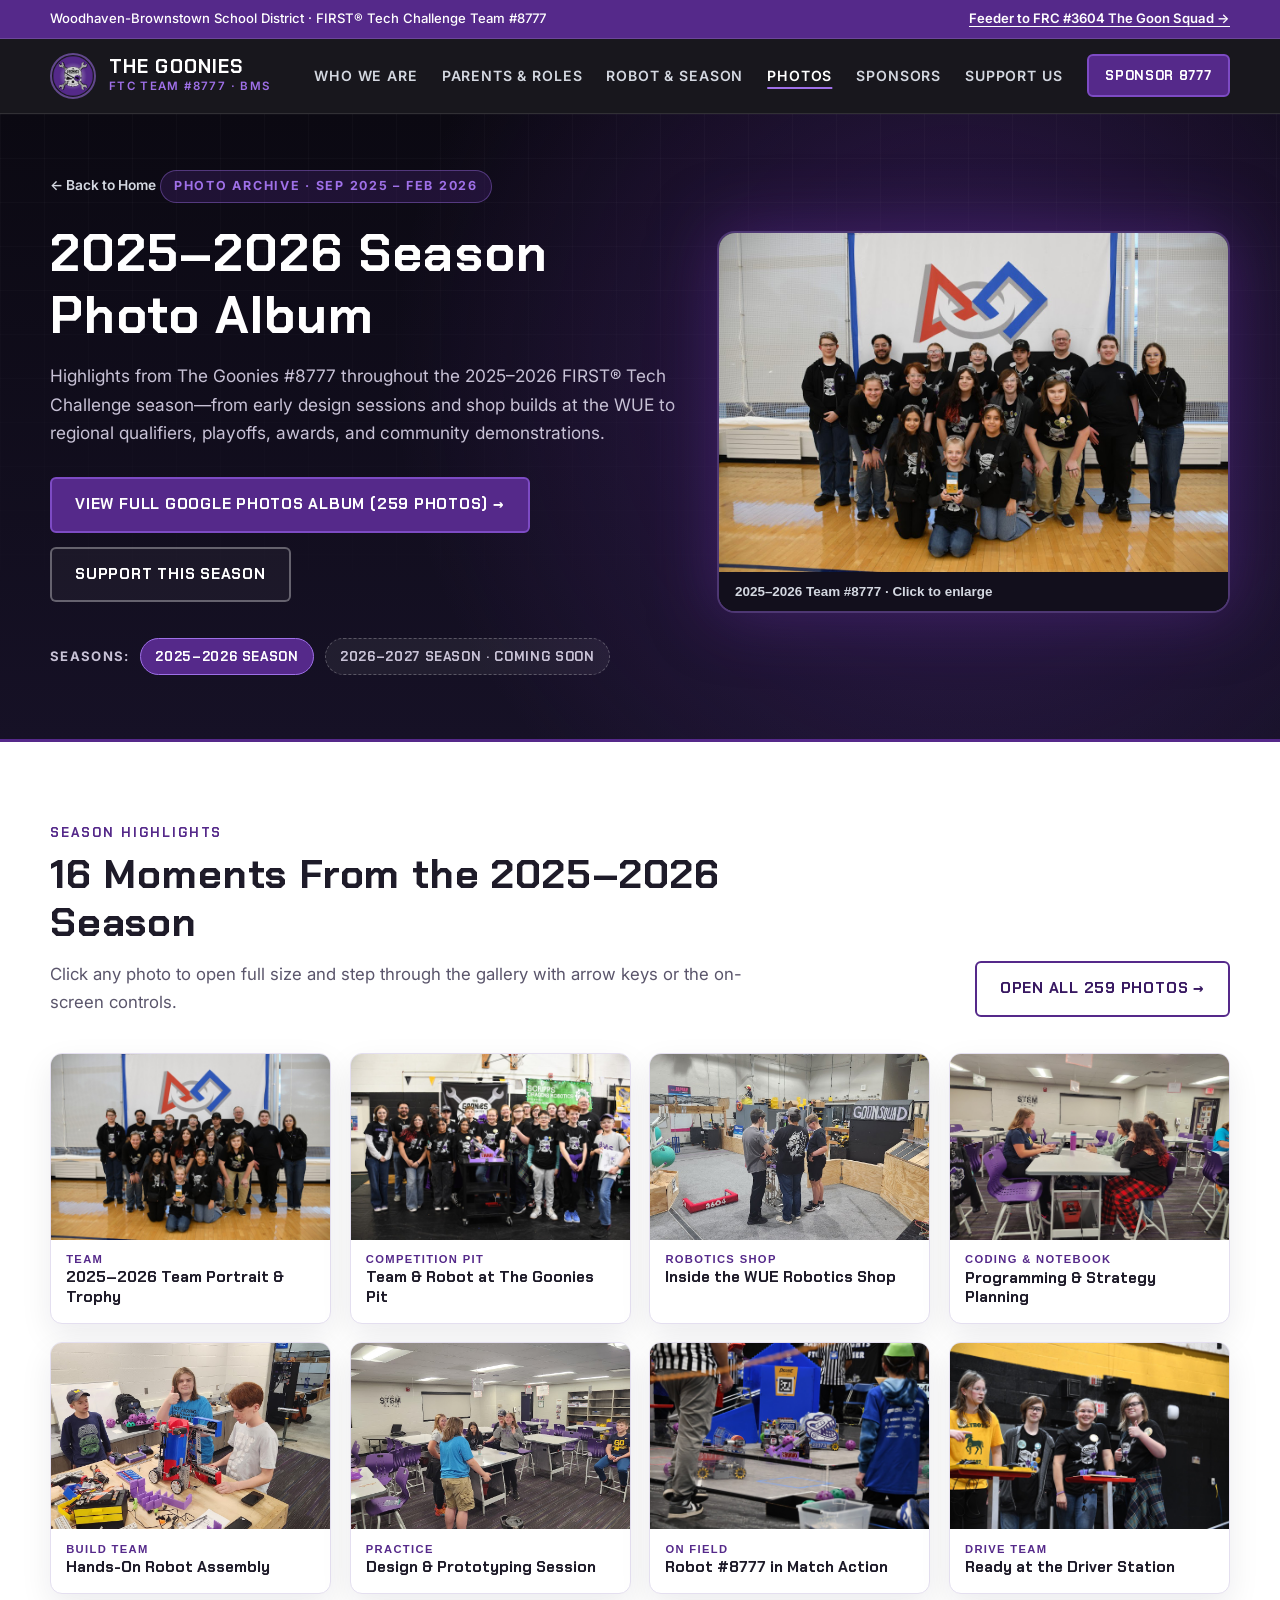
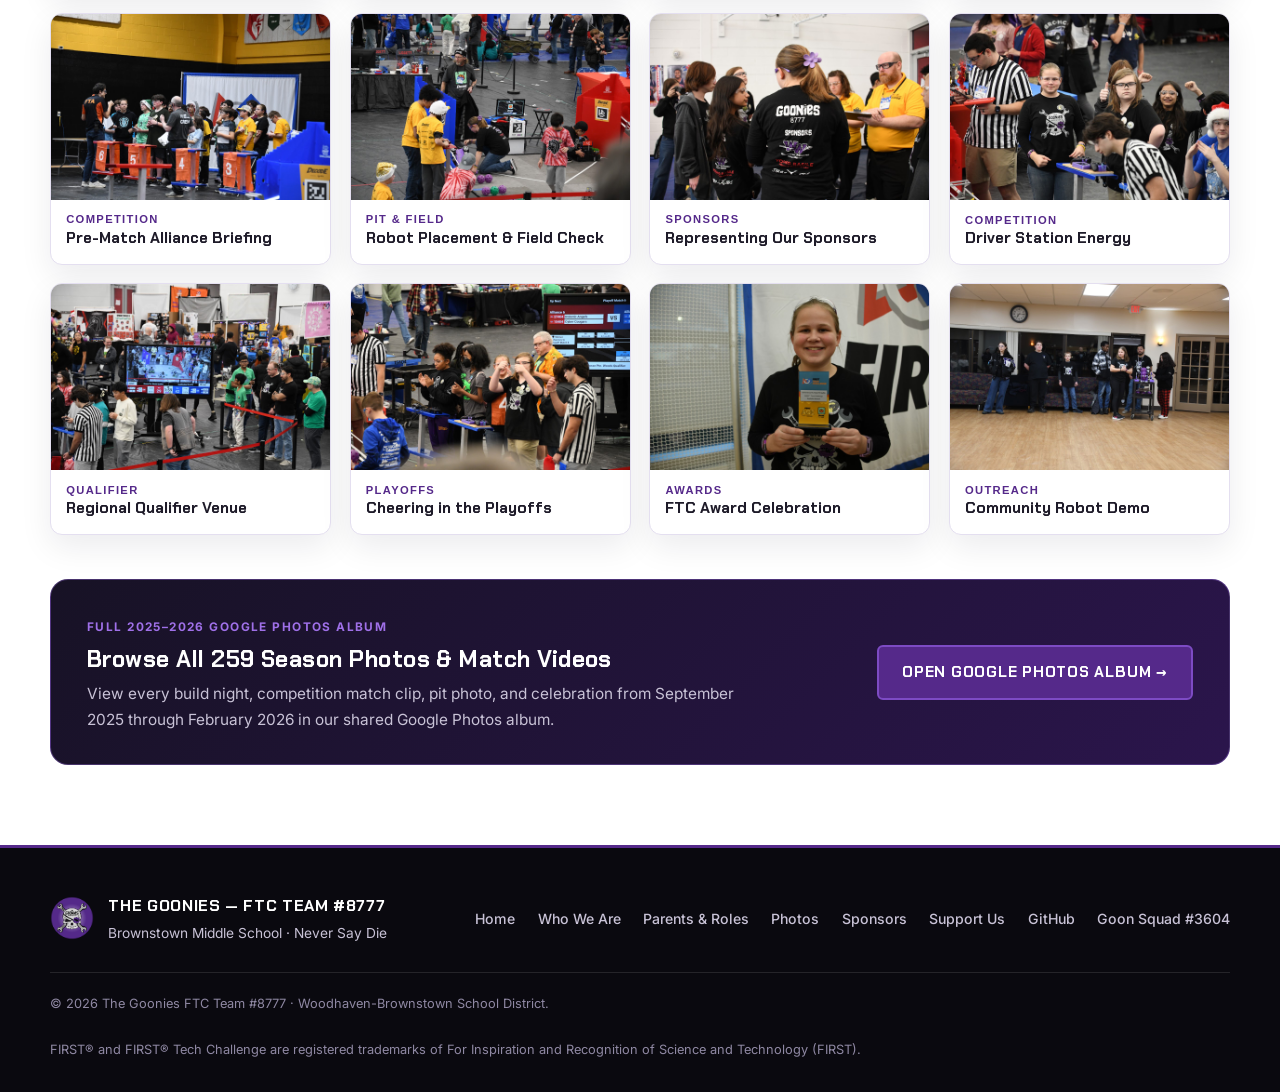
==== photos-2025-2026.html @ d38625bd "Add 2025-2026 season photo album page and homepage highlights" ====
<!DOCTYPE html>
<html lang="en">
<head>
  <meta charset="UTF-8" />
  <meta name="viewport" content="width=device-width, initial-scale=1.0" />
  <title>2025–2026 Season Photos | The Goonies FTC Team #8777</title>
  <meta
    name="description"
    content="Photo highlights from the 2025–2026 FIRST Tech Challenge season for The Goonies, FTC Team #8777 at Brownstown Middle School, with a link to the full Google Photos album."
  />
  <link rel="icon" type="image/png" href="assets/images/logo-badge.png" />
  <link rel="preconnect" href="https://fonts.googleapis.com" />
  <link rel="preconnect" href="https://fonts.gstatic.com" crossorigin />
  <link
    href="https://fonts.googleapis.com/css2?family=Chakra+Petch:wght@600;700&family=Inter:wght@400;500;600;700&display=swap"
    rel="stylesheet"
  />
  <link rel="stylesheet" href="styles.css" />
</head>
<body>
  <a class="skip-link" href="#main-content">Skip to main content</a>

  <!-- Top Pipeline Ribbon -->
  <div class="top-ribbon">
    <div class="container top-ribbon__inner">
      <span>Woodhaven-Brownstown School District · FIRST® Tech Challenge Team #8777</span>
      <a
        href="https://www.goonsquad3604.org"
        target="_blank"
        rel="noopener noreferrer"
        class="top-ribbon__link"
      >
        Feeder to FRC #3604 The Goon Squad &rarr;
      </a>
    </div>
  </div>

  <!-- Navigation Header -->
  <header class="site-header" id="top">
    <div class="container nav-bar">
      <a href="index.html" class="brand" aria-label="The Goonies FTC Team 8777 Home">
        <img
          src="assets/images/logo-badge.png"
          alt="The Goonies 8777 Badge Logo"
          class="brand__logo"
          width="48"
          height="48"
        />
        <span class="brand__text">
          <span class="brand__name">THE GOONIES</span>
          <span class="brand__sub">FTC TEAM #8777 · BMS</span>
        </span>
      </a>

      <button
        class="nav-toggle"
        type="button"
        aria-expanded="false"
        aria-controls="primary-nav"
        aria-label="Toggle navigation menu"
      >
        <span class="nav-toggle__bar"></span>
        <span class="nav-toggle__bar"></span>
        <span class="nav-toggle__bar"></span>
      </button>

      <nav class="primary-nav" id="primary-nav" aria-label="Primary Navigation">
        <ul class="nav-list">
          <li><a href="index.html#about">Who We Are</a></li>
          <li><a href="index.html#team">Parents &amp; Roles</a></li>
          <li><a href="index.html#season">Robot &amp; Season</a></li>
          <li><a href="photos-2025-2026.html" aria-current="page" class="is-active">Photos</a></li>
          <li><a href="index.html#sponsors">Sponsors</a></li>
          <li><a href="index.html#fundraising">Support Us</a></li>
          <li><a href="index.html#contact" class="btn btn--sm btn--primary">Sponsor 8777</a></li>
        </ul>
      </nav>
    </div>
  </header>

  <main id="main-content">
    <!-- Album Hero -->
    <section class="album-hero">
      <div class="hero__grid-bg" aria-hidden="true"></div>
      <div class="container album-hero__inner">
        <div class="album-hero__content">
          <a href="index.html#season" class="back-link">&larr; Back to Home</a>
          <p class="eyebrow">Photo Archive · Sep 2025 – Feb 2026</p>
          <h1 class="album-hero__title">2025–2026 Season Photo Album</h1>
          <p class="hero__lead">
            Highlights from The Goonies #8777 throughout the 2025–2026 FIRST® Tech Challenge
            season—from early design sessions and shop builds at the WUE to regional qualifiers,
            playoffs, awards, and community demonstrations.
          </p>

          <div class="hero__actions">
            <a
              href="https://photos.app.goo.gl/qhLLqhg66otmuC6A7"
              target="_blank"
              rel="noopener noreferrer"
              class="btn btn--primary"
            >
              View Full Google Photos Album (259 Photos) &rarr;
            </a>
            <a href="index.html#fundraising" class="btn btn--outline-light">
              Support This Season
            </a>
          </div>

          <!-- Season Switcher (Ready for 2026-2027) -->
          <div class="season-switcher" aria-label="Season Photo Albums">
            <span class="season-switcher__label">Seasons:</span>
            <a href="photos-2025-2026.html" class="season-pill is-current" aria-current="page">
              2025–2026 Season
            </a>
            <span class="season-pill is-upcoming" title="Current season Google Photos album coming soon">
              2026–2027 Season · Coming Soon
            </span>
          </div>
        </div>

        <div class="album-hero__feature">
          <button
            type="button"
            class="feature-photo-btn"
            data-lightbox-src="assets/images/season-2025-2026/01-team-trophy-portrait.jpg"
            data-lightbox-caption="The Goonies FTC Team #8777 — 2025–2026 Team Portrait with Award Trophy"
            data-lightbox-group="season-2025-2026"
          >
            <img
              src="assets/images/season-2025-2026/01-team-trophy-portrait.jpg"
              alt="The Goonies FTC Team 8777 group portrait with coaches and trophy in front of FIRST banner"
            />
            <span class="feature-photo-btn__caption">2025–2026 Team #8777 · Click to enlarge</span>
          </button>
        </div>
      </div>
    </section>

    <!-- Curated Highlights Gallery -->
    <section class="section section--light">
      <div class="container">
        <div class="section-header-row">
          <div class="section-header">
            <p class="section-eyebrow">Season Highlights</p>
            <h2 class="section-title">16 Moments From the 2025–2026 Season</h2>
            <p class="section-intro">
              Click any photo to open full size and step through the gallery with arrow keys or the
              on-screen controls.
            </p>
          </div>
          <div class="section-header-row__action">
            <a
              href="https://photos.app.goo.gl/qhLLqhg66otmuC6A7"
              target="_blank"
              rel="noopener noreferrer"
              class="btn btn--outline-dark"
            >
              Open All 259 Photos &rarr;
            </a>
          </div>
        </div>

        <div class="album-grid">
          <button
            type="button"
            class="album-card"
            data-lightbox-src="assets/images/season-2025-2026/01-team-trophy-portrait.jpg"
            data-lightbox-caption="2025–2026 Team Portrait with Award Trophy"
            data-lightbox-group="season-2025-2026"
          >
            <img
              src="assets/images/season-2025-2026/01-team-trophy-portrait.jpg"
              alt="The Goonies 8777 full team portrait with trophy"
              loading="lazy"
            />
            <span class="album-card__meta">
              <span class="album-card__tag">Team</span>
              <span class="album-card__title">2025–2026 Team Portrait &amp; Trophy</span>
            </span>
          </button>

          <button
            type="button"
            class="album-card"
            data-lightbox-src="assets/images/season-2025-2026/02-pit-banner-team.jpg"
            data-lightbox-caption="Team #8777 and our competition robot in front of The Goonies pit banner"
            data-lightbox-group="season-2025-2026"
          >
            <img
              src="assets/images/season-2025-2026/02-pit-banner-team.jpg"
              alt="The Goonies 8777 team and robot in the competition pit"
              loading="lazy"
            />
            <span class="album-card__meta">
              <span class="album-card__tag">Competition Pit</span>
              <span class="album-card__title">Team &amp; Robot at The Goonies Pit</span>
            </span>
          </button>

          <button
            type="button"
            class="album-card"
            data-lightbox-src="assets/images/season-2025-2026/03-wue-robotics-shop.jpg"
            data-lightbox-caption="Working together in the robotics shop at the WUE alongside Goon Squad #3604"
            data-lightbox-group="season-2025-2026"
          >
            <img
              src="assets/images/season-2025-2026/03-wue-robotics-shop.jpg"
              alt="Students and mentors working in the robotics shop at WUE"
              loading="lazy"
            />
            <span class="album-card__meta">
              <span class="album-card__tag">Robotics Shop</span>
              <span class="album-card__title">Inside the WUE Robotics Shop</span>
            </span>
          </button>

          <button
            type="button"
            class="album-card"
            data-lightbox-src="assets/images/season-2025-2026/04-stem-programming.jpg"
            data-lightbox-caption="Coding, notebook work, and strategy planning in the STEM classroom"
            data-lightbox-group="season-2025-2026"
          >
            <img
              src="assets/images/season-2025-2026/04-stem-programming.jpg"
              alt="Students coding and collaborating on laptops in the STEM room"
              loading="lazy"
            />
            <span class="album-card__meta">
              <span class="album-card__tag">Coding &amp; Notebook</span>
              <span class="album-card__title">Programming &amp; Strategy Planning</span>
            </span>
          </button>

          <button
            type="button"
            class="album-card"
            data-lightbox-src="assets/images/season-2025-2026/05-workbench-build.jpg"
            data-lightbox-caption="Build team assembling and wiring robot mechanisms at the shop workbench"
            data-lightbox-group="season-2025-2026"
          >
            <img
              src="assets/images/season-2025-2026/05-workbench-build.jpg"
              alt="Students building and wiring the competition robot at a workbench"
              loading="lazy"
            />
            <span class="album-card__meta">
              <span class="album-card__tag">Build Team</span>
              <span class="album-card__title">Hands-On Robot Assembly</span>
            </span>
          </button>

          <button
            type="button"
            class="album-card"
            data-lightbox-src="assets/images/season-2025-2026/06-team-collaboration.jpg"
            data-lightbox-caption="After-school design and prototyping collaboration session"
            data-lightbox-group="season-2025-2026"
          >
            <img
              src="assets/images/season-2025-2026/06-team-collaboration.jpg"
              alt="Middle school robotics students collaborating during practice"
              loading="lazy"
            />
            <span class="album-card__meta">
              <span class="album-card__tag">Practice</span>
              <span class="album-card__title">Design &amp; Prototyping Session</span>
            </span>
          </button>

          <button
            type="button"
            class="album-card"
            data-lightbox-src="assets/images/season-2025-2026/07-robot-on-field.jpg"
            data-lightbox-caption="The Goonies #8777 robot competing on the FTC DECODE field"
            data-lightbox-group="season-2025-2026"
          >
            <img
              src="assets/images/season-2025-2026/07-robot-on-field.jpg"
              alt="Team 8777 purple robot competing on the FTC competition field"
              loading="lazy"
            />
            <span class="album-card__meta">
              <span class="album-card__tag">On Field</span>
              <span class="album-card__title">Robot #8777 in Match Action</span>
            </span>
          </button>

          <button
            type="button"
            class="album-card"
            data-lightbox-src="assets/images/season-2025-2026/08-drive-team-ready.jpg"
            data-lightbox-caption="Drive team smiling and ready at the competition driver station"
            data-lightbox-group="season-2025-2026"
          >
            <img
              src="assets/images/season-2025-2026/08-drive-team-ready.jpg"
              alt="Goonies 8777 drive team ready at the driver station controls"
              loading="lazy"
            />
            <span class="album-card__meta">
              <span class="album-card__tag">Drive Team</span>
              <span class="album-card__title">Ready at the Driver Station</span>
            </span>
          </button>

          <button
            type="button"
            class="album-card"
            data-lightbox-src="assets/images/season-2025-2026/09-match-briefing.jpg"
            data-lightbox-caption="Pre-match alliance briefing with field officials and partner teams"
            data-lightbox-group="season-2025-2026"
          >
            <img
              src="assets/images/season-2025-2026/09-match-briefing.jpg"
              alt="Alliance teams lined up for pre-match competition briefing"
              loading="lazy"
            />
            <span class="album-card__meta">
              <span class="album-card__tag">Competition</span>
              <span class="album-card__title">Pre-Match Alliance Briefing</span>
            </span>
          </button>

          <button
            type="button"
            class="album-card"
            data-lightbox-src="assets/images/season-2025-2026/10-field-setup.jpg"
            data-lightbox-caption="Setting up the robot on the competition field before match start"
            data-lightbox-group="season-2025-2026"
          >
            <img
              src="assets/images/season-2025-2026/10-field-setup.jpg"
              alt="Students setting up their robot on the FTC field"
              loading="lazy"
            />
            <span class="album-card__meta">
              <span class="album-card__tag">Pit &amp; Field</span>
              <span class="album-card__title">Robot Placement &amp; Field Check</span>
            </span>
          </button>

          <button
            type="button"
            class="album-card"
            data-lightbox-src="assets/images/season-2025-2026/11-sponsor-shirt-event.jpg"
            data-lightbox-caption="Proudly wearing our Team #8777 sponsor shirts during alliance check-in"
            data-lightbox-group="season-2025-2026"
          >
            <img
              src="assets/images/season-2025-2026/11-sponsor-shirt-event.jpg"
              alt="Goonies 8777 students in team sponsor shirts checking in at event"
              loading="lazy"
            />
            <span class="album-card__meta">
              <span class="album-card__tag">Sponsors</span>
              <span class="album-card__title">Representing Our Sponsors</span>
            </span>
          </button>

          <button
            type="button"
            class="album-card"
            data-lightbox-src="assets/images/season-2025-2026/12-driver-station-energy.jpg"
            data-lightbox-caption="Celebrating great plays from the driver station"
            data-lightbox-group="season-2025-2026"
          >
            <img
              src="assets/images/season-2025-2026/12-driver-station-energy.jpg"
              alt="Students celebrating at the competition driver station"
              loading="lazy"
            />
            <span class="album-card__meta">
              <span class="album-card__tag">Competition</span>
              <span class="album-card__title">Driver Station Energy</span>
            </span>
          </button>

          <button
            type="button"
            class="album-card"
            data-lightbox-src="assets/images/season-2025-2026/13-qualifier-arena.jpg"
            data-lightbox-caption="Regional Michigan FTC qualifier venue and live match display"
            data-lightbox-group="season-2025-2026"
          >
            <img
              src="assets/images/season-2025-2026/13-qualifier-arena.jpg"
              alt="Michigan FTC qualifier arena with live match screen and teams"
              loading="lazy"
            />
            <span class="album-card__meta">
              <span class="album-card__tag">Qualifier</span>
              <span class="album-card__title">Regional Qualifier Venue</span>
            </span>
          </button>

          <button
            type="button"
            class="album-card"
            data-lightbox-src="assets/images/season-2025-2026/14-playoff-cheering.jpg"
            data-lightbox-caption="Cheering on the alliance during qualifier playoff matches"
            data-lightbox-group="season-2025-2026"
          >
            <img
              src="assets/images/season-2025-2026/14-playoff-cheering.jpg"
              alt="Students cheering during FTC qualifier playoff matches"
              loading="lazy"
            />
            <span class="album-card__meta">
              <span class="album-card__tag">Playoffs</span>
              <span class="album-card__title">Cheering in the Playoffs</span>
            </span>
          </button>

          <button
            type="button"
            class="album-card"
            data-lightbox-src="assets/images/season-2025-2026/15-award-trophy.jpg"
            data-lightbox-caption="Celebrating a 2025–2026 FIRST Tech Challenge award trophy"
            data-lightbox-group="season-2025-2026"
          >
            <img
              src="assets/images/season-2025-2026/15-award-trophy.jpg"
              alt="Team member holding FTC award trophy in front of FIRST banner"
              loading="lazy"
            />
            <span class="album-card__meta">
              <span class="album-card__tag">Awards</span>
              <span class="album-card__title">FTC Award Celebration</span>
            </span>
          </button>

          <button
            type="button"
            class="album-card"
            data-lightbox-src="assets/images/season-2025-2026/16-community-demo.jpg"
            data-lightbox-caption="Sharing our robot and season story at a community demonstration"
            data-lightbox-group="season-2025-2026"
          >
            <img
              src="assets/images/season-2025-2026/16-community-demo.jpg"
              alt="Team 8777 presenting their robot during a community outreach demonstration"
              loading="lazy"
            />
            <span class="album-card__meta">
              <span class="album-card__tag">Outreach</span>
              <span class="album-card__title">Community Robot Demo</span>
            </span>
          </button>
        </div>

        <!-- Bottom Google Photos CTA Banner -->
        <div class="pipeline-banner album-cta-banner">
          <div class="pipeline-banner__content">
            <span class="badge-tag">Full 2025–2026 Google Photos Album</span>
            <h3>Browse All 259 Season Photos &amp; Match Videos</h3>
            <p>
              View every build night, competition match clip, pit photo, and celebration from
              September 2025 through February 2026 in our shared Google Photos album.
            </p>
          </div>
          <div class="pipeline-banner__action">
            <a
              href="https://photos.app.goo.gl/qhLLqhg66otmuC6A7"
              target="_blank"
              rel="noopener noreferrer"
              class="btn btn--primary"
            >
              Open Google Photos Album &rarr;
            </a>
          </div>
        </div>
      </div>
    </section>
  </main>

  <!-- Footer -->
  <footer class="site-footer">
    <div class="container footer-inner">
      <div class="footer-brand">
        <img
          src="assets/images/logo-badge.png"
          alt="The Goonies 8777 Logo"
          width="44"
          height="44"
        />
        <div>
          <strong>THE GOONIES — FTC TEAM #8777</strong>
          <p>Brownstown Middle School · Never Say Die</p>
        </div>
      </div>

      <nav class="footer-links" aria-label="Footer Navigation">
        <a href="index.html">Home</a>
        <a href="index.html#about">Who We Are</a>
        <a href="index.html#team">Parents &amp; Roles</a>
        <a href="photos-2025-2026.html">Photos</a>
        <a href="index.html#sponsors">Sponsors</a>
        <a href="index.html#fundraising">Support Us</a>
        <a href="https://github.com/goonies8777" target="_blank" rel="noopener noreferrer">GitHub</a>
        <a href="https://www.goonsquad3604.org" target="_blank" rel="noopener noreferrer">Goon Squad #3604</a>
      </nav>
    </div>
    <div class="container footer-bottom">
      <p>&copy; <span id="current-year"></span> The Goonies FTC Team #8777 · Woodhaven-Brownstown School District.</p>
      <p>FIRST® and FIRST® Tech Challenge are registered trademarks of For Inspiration and Recognition of Science and Technology (FIRST).</p>
    </div>
  </footer>

  <!-- Lightbox Modal with Prev/Next Navigation -->
  <div class="lightbox" id="lightbox" hidden role="dialog" aria-modal="true" aria-label="Image preview">
    <button type="button" class="lightbox__close" id="lightbox-close" aria-label="Close preview">&times;</button>
    <button type="button" class="lightbox__nav lightbox__nav--prev" id="lightbox-prev" aria-label="Previous photo">&#8249;</button>
    <figure class="lightbox__figure">
      <img src="" alt="" id="lightbox-img" />
      <figcaption>
        <span id="lightbox-caption"></span>
        <span class="lightbox__counter" id="lightbox-counter"></span>
      </figcaption>
    </figure>
    <button type="button" class="lightbox__nav lightbox__nav--next" id="lightbox-next" aria-label="Next photo">&#8250;</button>
  </div>

  <script src="script.js"></script>
</body>
</html>
---- styles.css ----
/* ==========================================================================
   The Goonies — FTC Team #8777 (Brownstown Middle School)
   Woodhaven-Brownstown Royal Purple, Obsidian Black & Metallic Silver Theme
   ========================================================================== */

:root {
  --purple: #55298a;
  --purple-deep: #391962;
  --purple-bright: #7d4bc4;
  --purple-glow: #9f70e8;
  --purple-tint: #f4effa;

  --obsidian: #0a090f;
  --dark-surface: #13111c;
  --dark-card: #1a1726;
  --dark-border: rgba(255, 255, 255, 0.11);

  --white: #ffffff;
  --light-surface: #f7f5fb;
  --ink: #1e1b29;
  --muted: #5a556b;
  --muted-light: #c8c2d6;
  --silver: #d4d8e1;
  --line: #e4dff0;

  --font-display: "Chakra Petch", "Segoe UI", system-ui, sans-serif;
  --font-body: "Inter", "Segoe UI", system-ui, -apple-system, sans-serif;

  --radius-sm: 6px;
  --radius-md: 12px;
  --radius-lg: 18px;
  --max-width: 1180px;
  --shadow-soft: 0 12px 32px rgba(17, 10, 34, 0.08);
  --shadow-glow: 0 0 64px rgba(85, 41, 138, 0.55);
}

*,
*::before,
*::after {
  box-sizing: border-box;
}

html {
  scroll-behavior: smooth;
}

body {
  margin: 0;
  font-family: var(--font-body);
  font-size: 16px;
  line-height: 1.65;
  color: var(--ink);
  background: var(--white);
  -webkit-font-smoothing: antialiased;
}

img {
  max-width: 100%;
  height: auto;
  display: block;
}

a {
  color: inherit;
}

h1,
h2,
h3,
h4 {
  font-family: var(--font-display);
  margin: 0;
  line-height: 1.18;
  letter-spacing: 0.02em;
}

p {
  margin: 0 0 1rem;
}

p:last-child {
  margin-bottom: 0;
}

.sr-only {
  position: absolute;
  width: 1px;
  height: 1px;
  padding: 0;
  margin: -1px;
  overflow: hidden;
  clip: rect(0, 0, 0, 0);
  white-space: nowrap;
  border: 0;
}

.skip-link {
  position: absolute;
  left: -9999px;
  top: 0;
  background: var(--purple);
  color: var(--white);
  padding: 0.75rem 1.25rem;
  font-weight: 600;
  z-index: 999;
}

.skip-link:focus {
  left: 0.75rem;
  top: 0.75rem;
  border-radius: var(--radius-sm);
}

.container {
  width: min(100% - 2rem, var(--max-width));
  margin-inline: auto;
}

/* Top Ribbon */
.top-ribbon {
  background: var(--purple);
  color: var(--white);
  font-size: 0.82rem;
  font-weight: 500;
  border-bottom: 1px solid rgba(255, 255, 255, 0.14);
}

.top-ribbon__inner {
  display: flex;
  flex-wrap: wrap;
  align-items: center;
  justify-content: space-between;
  gap: 0.5rem 1.25rem;
  padding: 0.5rem 0;
}

.top-ribbon__link {
  color: var(--white);
  text-decoration: underline;
  text-underline-offset: 3px;
  font-weight: 600;
}

.top-ribbon__link:hover {
  color: var(--silver);
}

/* Header & Navigation */
.site-header {
  position: sticky;
  top: 0;
  z-index: 100;
  background: rgba(10, 9, 15, 0.94);
  backdrop-filter: blur(10px);
  border-bottom: 1px solid var(--dark-border);
}

.nav-bar {
  display: flex;
  align-items: center;
  justify-content: space-between;
  min-height: 74px;
  gap: 1.5rem;
}

.brand {
  display: inline-flex;
  align-items: center;
  gap: 0.8rem;
  text-decoration: none;
}

.brand__logo {
  width: 46px;
  height: 46px;
  border-radius: 50%;
  border: 2px solid rgba(159, 112, 232, 0.55);
}

.brand__text {
  display: flex;
  flex-direction: column;
}

.brand__name {
  font-family: var(--font-display);
  font-size: 1.2rem;
  font-weight: 700;
  color: var(--white);
  letter-spacing: 0.06em;
  line-height: 1.1;
}

.brand__sub {
  font-size: 0.72rem;
  font-weight: 600;
  color: var(--purple-glow);
  letter-spacing: 0.12em;
}

.nav-list {
  display: flex;
  align-items: center;
  list-style: none;
  margin: 0;
  padding: 0;
  gap: 1.5rem;
}

.nav-list a:not(.btn) {
  color: var(--silver);
  text-decoration: none;
  font-size: 0.88rem;
  font-weight: 600;
  text-transform: uppercase;
  letter-spacing: 0.06em;
  transition: color 0.2s ease;
}

.nav-list a:not(.btn):hover,
.nav-list a:not(.btn):focus-visible,
.nav-list a.is-active {
  color: var(--white);
}

.nav-list a.is-active {
  text-decoration: underline;
  text-decoration-color: var(--purple-glow);
  text-underline-offset: 6px;
  text-decoration-thickness: 2px;
}

.nav-toggle {
  display: none;
  background: transparent;
  border: 1px solid var(--dark-border);
  border-radius: var(--radius-sm);
  padding: 0.55rem;
  cursor: pointer;
  flex-direction: column;
  gap: 5px;
}

.nav-toggle__bar {
  display: block;
  width: 22px;
  height: 2px;
  background: var(--white);
}

/* Buttons */
.btn {
  display: inline-flex;
  align-items: center;
  justify-content: center;
  gap: 0.5rem;
  font-family: var(--font-display);
  font-weight: 700;
  font-size: 0.95rem;
  letter-spacing: 0.05em;
  text-transform: uppercase;
  text-decoration: none;
  padding: 0.82rem 1.45rem;
  border-radius: var(--radius-sm);
  border: 2px solid transparent;
  cursor: pointer;
  transition: transform 0.15s ease, background-color 0.2s ease, border-color 0.2s ease;
}

.btn:hover {
  transform: translateY(-1px);
}

.btn--sm {
  padding: 0.55rem 1.05rem;
  font-size: 0.82rem;
}

.btn--full {
  width: 100%;
}

.btn--primary {
  background: var(--purple);
  color: var(--white);
  border-color: var(--purple-bright);
}

.btn--primary:hover {
  background: var(--purple-bright);
}

.btn--outline-light {
  background: rgba(255, 255, 255, 0.04);
  color: var(--white);
  border-color: rgba(255, 255, 255, 0.32);
}

.btn--outline-light:hover {
  background: rgba(255, 255, 255, 0.12);
  border-color: var(--white);
}

.btn--outline-dark {
  background: transparent;
  color: var(--purple-deep);
  border-color: var(--purple);
}

.btn--outline-dark:hover {
  background: var(--purple-tint);
}

/* Hero */
.hero {
  position: relative;
  overflow: hidden;
  background:
    radial-gradient(circle at 75% 45%, rgba(85, 41, 138, 0.52), transparent 55%),
    radial-gradient(circle at 12% 85%, rgba(125, 75, 196, 0.24), transparent 45%),
    linear-gradient(180deg, #0b0912 0%, #141022 100%);
  color: var(--white);
  padding: 4.5rem 0 5rem;
  border-bottom: 3px solid var(--purple);
}

.hero__grid-bg {
  position: absolute;
  inset: 0;
  background-image:
    linear-gradient(rgba(255, 255, 255, 0.04) 1px, transparent 1px),
    linear-gradient(90deg, rgba(255, 255, 255, 0.04) 1px, transparent 1px);
  background-size: 44px 44px;
  mask-image: linear-gradient(180deg, rgba(0, 0, 0, 0.65), transparent 95%);
  pointer-events: none;
}

.hero__inner {
  position: relative;
  display: grid;
  grid-template-columns: 1.15fr 0.85fr;
  align-items: center;
  gap: 3rem;
}

.eyebrow {
  display: inline-block;
  font-size: 0.78rem;
  font-weight: 700;
  text-transform: uppercase;
  letter-spacing: 0.14em;
  color: var(--purple-glow);
  background: rgba(85, 41, 138, 0.28);
  border: 1px solid rgba(159, 112, 232, 0.4);
  padding: 0.35rem 0.8rem;
  border-radius: 999px;
  margin-bottom: 1.25rem;
}

.hero__title {
  font-size: clamp(2.6rem, 5.2vw, 4.4rem);
  font-weight: 700;
  letter-spacing: 0.04em;
  color: var(--white);
}

.hero__number {
  display: block;
  color: var(--purple-glow);
  font-size: clamp(1.35rem, 2.4vw, 1.9rem);
  letter-spacing: 0.12em;
  margin-top: 0.2rem;
}

.hero__motto {
  font-family: var(--font-display);
  font-size: 1.1rem;
  font-weight: 700;
  text-transform: uppercase;
  letter-spacing: 0.22em;
  color: var(--silver);
  margin: 0.9rem 0 1.25rem;
}

.hero__lead {
  font-size: 1.08rem;
  color: var(--muted-light);
  max-width: 58ch;
  margin-bottom: 1.85rem;
}

.hero__lead strong {
  color: var(--white);
}

.hero__actions {
  display: flex;
  flex-wrap: wrap;
  gap: 0.9rem;
  margin-bottom: 2.25rem;
}

.hero__stats {
  display: grid;
  grid-template-columns: repeat(4, minmax(0, 1fr));
  gap: 0.75rem;
}

.stat-pill {
  background: rgba(255, 255, 255, 0.05);
  border: 1px solid var(--dark-border);
  border-radius: var(--radius-md);
  padding: 0.8rem 0.85rem;
}

.stat-pill__value {
  display: block;
  font-family: var(--font-display);
  font-size: 1.35rem;
  font-weight: 700;
  color: var(--white);
}

.stat-pill__label {
  font-size: 0.76rem;
  color: var(--muted-light);
  text-transform: uppercase;
  letter-spacing: 0.06em;
}

.hero__visual {
  display: flex;
  justify-content: center;
}

.emblem-stage {
  position: relative;
  width: min(100%, 440px);
  aspect-ratio: 1;
  display: grid;
  place-items: center;
}

.emblem-stage__glow {
  position: absolute;
  inset: 10%;
  border-radius: 50%;
  background: radial-gradient(circle, rgba(125, 75, 196, 0.65), rgba(85, 41, 138, 0.15) 60%, transparent 75%);
  filter: blur(22px);
}

.emblem-stage__img {
  position: relative;
  width: 94%;
  filter: drop-shadow(0 18px 34px rgba(0, 0, 0, 0.6));
}

/* Sections */
.section {
  padding: 5rem 0;
}

.section--light {
  background: var(--white);
  color: var(--ink);
}

.section--dark {
  background: var(--dark-surface);
  color: var(--white);
}

.section--obsidian {
  background:
    radial-gradient(circle at 50% 0%, rgba(85, 41, 138, 0.25), transparent 55%),
    #050508;
  color: var(--white);
  border-top: 1px solid var(--dark-border);
  border-bottom: 1px solid var(--dark-border);
}

.section-header {
  max-width: 740px;
  margin-bottom: 3rem;
}

.section-eyebrow {
  font-family: var(--font-display);
  font-size: 0.82rem;
  font-weight: 700;
  text-transform: uppercase;
  letter-spacing: 0.15em;
  color: var(--purple);
  margin-bottom: 0.5rem;
}

.section-eyebrow--light {
  color: var(--purple-glow);
}

.section-title {
  font-size: clamp(1.85rem, 3.2vw, 2.55rem);
  margin-bottom: 0.85rem;
}

.section-intro {
  font-size: 1.05rem;
  color: var(--muted);
}

.section-header--light .section-intro {
  color: var(--muted-light);
}

/* Pillars Grid */
.pillars-grid {
  display: grid;
  grid-template-columns: repeat(4, minmax(0, 1fr));
  gap: 1.25rem;
  margin-bottom: 2.5rem;
}

.pillar-card {
  background: var(--light-surface);
  border: 1px solid var(--line);
  border-top: 3px solid var(--purple);
  border-radius: var(--radius-md);
  padding: 1.5rem;
  box-shadow: var(--shadow-soft);
}

.pillar-card__icon {
  font-family: var(--font-display);
  font-size: 0.9rem;
  font-weight: 700;
  color: var(--white);
  background: var(--purple);
  width: 36px;
  height: 36px;
  border-radius: var(--radius-sm);
  display: grid;
  place-items: center;
  margin-bottom: 1rem;
}

.pillar-card h3 {
  font-size: 1.15rem;
  margin-bottom: 0.6rem;
  color: var(--ink);
}

.pillar-card p {
  font-size: 0.94rem;
  color: var(--muted);
}

/* Pipeline Banner */
.pipeline-banner {
  display: flex;
  align-items: center;
  justify-content: space-between;
  gap: 2rem;
  padding: 2rem 2.25rem;
  border-radius: var(--radius-lg);
  background: linear-gradient(135deg, #171225 0%, #2b154c 100%);
  color: var(--white);
  border: 1px solid rgba(159, 112, 232, 0.35);
}

.pipeline-banner__content {
  max-width: 68ch;
}

.badge-tag {
  display: inline-block;
  font-size: 0.74rem;
  font-weight: 700;
  text-transform: uppercase;
  letter-spacing: 0.12em;
  color: var(--purple-glow);
  margin-bottom: 0.5rem;
}

.pipeline-banner h3 {
  font-size: 1.45rem;
  margin-bottom: 0.5rem;
}

.pipeline-banner p {
  color: var(--muted-light);
  font-size: 0.96rem;
}

.pipeline-banner__action {
  flex-shrink: 0;
}

/* Team Structure & Parent Guide */
.section-header-row {
  display: flex;
  flex-wrap: wrap;
  align-items: flex-end;
  justify-content: space-between;
  gap: 1.5rem;
  margin-bottom: 2.25rem;
}

.section-header-row .section-header {
  margin-bottom: 0;
}

.section-header-row__action {
  flex-shrink: 0;
}

.parent-schedule-grid {
  display: grid;
  grid-template-columns: repeat(4, minmax(0, 1fr));
  gap: 1rem;
  margin-bottom: 1.75rem;
}

.schedule-card {
  background: rgba(85, 41, 138, 0.14);
  border: 1px solid rgba(159, 112, 232, 0.3);
  border-radius: var(--radius-md);
  padding: 1.2rem 1.25rem;
}

.schedule-card__label {
  display: inline-block;
  font-size: 0.72rem;
  font-weight: 700;
  text-transform: uppercase;
  letter-spacing: 0.12em;
  color: var(--purple-glow);
  margin-bottom: 0.3rem;
}

.schedule-card strong {
  display: block;
  font-family: var(--font-display);
  font-size: 1.12rem;
  color: var(--white);
  margin-bottom: 0.35rem;
}

.schedule-card p {
  font-size: 0.87rem;
  color: var(--muted-light);
  line-height: 1.5;
}

.roles-grid {
  display: grid;
  grid-template-columns: repeat(4, minmax(0, 1fr));
  gap: 1.15rem;
  margin-bottom: 2rem;
}

.dark-card {
  background: var(--dark-card);
  border: 1px solid var(--dark-border);
  border-radius: var(--radius-md);
  padding: 1.5rem;
}

.dark-card--wide {
  grid-column: span 2;
  border-color: rgba(159, 112, 232, 0.35);
}

.dark-card__tag {
  display: inline-block;
  font-size: 0.72rem;
  font-weight: 700;
  text-transform: uppercase;
  letter-spacing: 0.12em;
  color: var(--purple-glow);
  margin-bottom: 0.55rem;
}

.dark-card h3 {
  font-size: 1.22rem;
  margin-bottom: 0.55rem;
  color: var(--white);
}

.subrole-list {
  display: grid;
  grid-template-columns: repeat(2, minmax(0, 1fr));
  gap: 0.65rem;
  margin-top: 1rem;
}

.subrole-item {
  background: rgba(255, 255, 255, 0.04);
  border: 1px solid rgba(255, 255, 255, 0.09);
  border-radius: var(--radius-sm);
  padding: 0.65rem 0.8rem;
}

.subrole-item strong {
  display: block;
  font-family: var(--font-display);
  font-size: 0.92rem;
  color: var(--white);
  margin-bottom: 0.15rem;
}

.subrole-item span {
  display: block;
  font-size: 0.82rem;
  color: var(--muted-light);
  line-height: 1.4;
}

.dark-card p {
  color: var(--muted-light);
  font-size: 0.95rem;
}

.leadership-strip {
  display: grid;
  grid-template-columns: repeat(3, minmax(0, 1fr));
  gap: 1.25rem;
  background: rgba(85, 41, 138, 0.16);
  border: 1px solid rgba(159, 112, 232, 0.28);
  border-radius: var(--radius-md);
  padding: 1.5rem;
}

.leadership-item {
  display: flex;
  align-items: flex-start;
  gap: 1rem;
}

.leadership-item__num {
  font-family: var(--font-display);
  font-size: 2rem;
  font-weight: 700;
  color: var(--purple-glow);
  line-height: 1;
  min-width: 2.3rem;
}

.leadership-item strong {
  display: block;
  margin-bottom: 0.2rem;
}

.leadership-item p {
  font-size: 0.88rem;
  color: var(--muted-light);
}

/* Season & Gallery */
.season-grid {
  display: grid;
  grid-template-columns: 1fr 1.15fr;
  gap: 2rem;
  align-items: start;
}

.season-card {
  background: var(--light-surface);
  border: 1px solid var(--line);
  border-radius: var(--radius-md);
  padding: 1.85rem;
}

.season-card h3,
.gallery-block h3 {
  font-size: 1.35rem;
  margin-bottom: 0.65rem;
}

.season-card__note {
  color: var(--muted);
  font-size: 0.94rem;
  margin-bottom: 1.25rem;
}

.specs-list {
  margin: 0 0 1.4rem;
}

.specs-list > div {
  display: flex;
  justify-content: space-between;
  gap: 1rem;
  padding: 0.75rem 0;
  border-bottom: 1px solid var(--line);
  font-size: 0.94rem;
}

.specs-list dt {
  font-weight: 600;
  color: var(--ink);
}

.specs-list dd {
  margin: 0;
  color: var(--muted);
  text-align: right;
}

.text-link {
  color: var(--purple);
  font-weight: 700;
  text-decoration: none;
}

.text-link:hover {
  text-decoration: underline;
}

.gallery-grid {
  display: grid;
  grid-template-columns: repeat(3, minmax(0, 1fr));
  gap: 0.9rem;
  margin-top: 1rem;
}

.gallery-item {
  appearance: none;
  padding: 0;
  border: 1px solid var(--line);
  border-radius: var(--radius-md);
  overflow: hidden;
  background: #09080e;
  color: var(--white);
  cursor: pointer;
  text-align: left;
  transition: transform 0.18s ease, border-color 0.2s ease;
}

.gallery-item:hover {
  transform: translateY(-3px);
  border-color: var(--purple);
}

.gallery-item img {
  width: 100%;
  aspect-ratio: 1;
  object-fit: cover;
}

.gallery-item span {
  display: block;
  padding: 0.65rem 0.75rem;
  font-size: 0.82rem;
  font-weight: 600;
}

.gallery-hint {
  margin-top: 0.85rem;
  font-size: 0.85rem;
  color: var(--muted);
}

/* Sponsors */
.sponsors-grid {
  display: grid;
  grid-template-columns: repeat(3, minmax(0, 1fr));
  gap: 1.5rem;
}

.sponsor-card {
  background: #000000;
  border: 1px solid rgba(159, 112, 232, 0.3);
  border-radius: var(--radius-md);
  overflow: hidden;
  display: flex;
  flex-direction: column;
  transition: transform 0.2s ease, border-color 0.2s ease;
}

.sponsor-card:hover {
  transform: translateY(-3px);
  border-color: var(--purple-glow);
}

.sponsor-card__link-wrap {
  display: flex;
  flex-direction: column;
  height: 100%;
  text-decoration: none;
}

.sponsor-card__logo-wrap {
  flex: 1;
  min-height: 190px;
  display: grid;
  place-items: center;
  padding: 1.75rem 1.5rem;
  background: #000000;
}

.sponsor-card__logo-wrap img {
  max-height: 130px;
  width: auto;
  object-fit: contain;
}

.sponsor-card__meta {
  padding: 1rem 1.35rem 1.25rem;
  background: #100e18;
  border-top: 1px solid rgba(255, 255, 255, 0.08);
}

.sponsor-tier {
  display: inline-block;
  font-size: 0.72rem;
  font-weight: 700;
  text-transform: uppercase;
  letter-spacing: 0.12em;
  color: var(--purple-glow);
  margin-bottom: 0.25rem;
}

.sponsor-card__meta h3 {
  font-size: 1.05rem;
  color: var(--white);
}

.sponsors-cta {
  margin-top: 2.5rem;
  display: flex;
  flex-wrap: wrap;
  align-items: center;
  justify-content: space-between;
  gap: 1rem;
  padding: 1.4rem 1.75rem;
  background: rgba(85, 41, 138, 0.2);
  border: 1px solid rgba(159, 112, 232, 0.32);
  border-radius: var(--radius-md);
}

.sponsors-cta p {
  margin: 0;
  font-weight: 500;
  color: var(--silver);
}

/* Fundraising & Budget */
.ways-grid {
  display: grid;
  grid-template-columns: repeat(3, minmax(0, 1fr));
  gap: 1.25rem;
  margin-bottom: 2.25rem;
}

.way-card {
  background: var(--light-surface);
  border: 1px solid var(--line);
  border-radius: var(--radius-md);
  padding: 1.5rem;
}

.way-card h3 {
  font-size: 1.18rem;
  color: var(--purple-deep);
  margin-bottom: 0.5rem;
}

.way-card p {
  font-size: 0.94rem;
  color: var(--muted);
}

.fundraising-layout {
  display: grid;
  grid-template-columns: 1.4fr 0.9fr;
  gap: 1.75rem;
  align-items: start;
}

.budget-card,
.donate-card {
  background: var(--white);
  border: 1px solid var(--line);
  border-radius: var(--radius-md);
  padding: 1.75rem;
  box-shadow: var(--shadow-soft);
}

.budget-card__header {
  display: flex;
  flex-wrap: wrap;
  align-items: flex-start;
  justify-content: space-between;
  gap: 1rem;
  margin-bottom: 1.25rem;
}

.budget-card__header h3,
.donate-card h3 {
  font-size: 1.3rem;
  margin-bottom: 0.3rem;
}

.budget-card__header p {
  font-size: 0.92rem;
  color: var(--muted);
}

.budget-total-badge {
  font-family: var(--font-display);
  font-weight: 700;
  font-size: 0.95rem;
  background: var(--purple-tint);
  color: var(--purple-deep);
  border: 1px solid rgba(85, 41, 138, 0.28);
  padding: 0.4rem 0.85rem;
  border-radius: 999px;
}

.table-wrap {
  overflow-x: auto;
}

.budget-table {
  width: 100%;
  border-collapse: collapse;
  font-size: 0.94rem;
}

.budget-table th,
.budget-table td {
  padding: 0.78rem 0.75rem;
  border-bottom: 1px solid var(--line);
  text-align: left;
}

.budget-table thead th {
  font-family: var(--font-display);
  font-size: 0.82rem;
  text-transform: uppercase;
  letter-spacing: 0.08em;
  color: var(--muted);
  background: var(--light-surface);
}

.budget-table .num {
  text-align: right;
  font-variant-numeric: tabular-nums;
}

.budget-table tfoot th,
.budget-table tfoot td {
  border-top: 2px solid var(--purple);
  border-bottom: 0;
  background: var(--purple-tint);
  color: var(--purple-deep);
  font-size: 1rem;
}

.mailing-address {
  font-style: normal;
  background: var(--light-surface);
  border-left: 4px solid var(--purple);
  padding: 1rem 1.15rem;
  border-radius: 0 var(--radius-sm) var(--radius-sm) 0;
  margin: 1rem 0 1.35rem;
  line-height: 1.6;
}

.donate-card__actions {
  display: flex;
  flex-direction: column;
  gap: 0.75rem;
}

/* Contact */
.contact-grid {
  display: grid;
  grid-template-columns: 0.95fr 1.15fr;
  gap: 2.5rem;
  align-items: start;
}

.contact-details {
  display: grid;
  gap: 1.15rem;
  margin-top: 2rem;
}

.contact-detail {
  background: var(--dark-card);
  border: 1px solid var(--dark-border);
  border-radius: var(--radius-md);
  padding: 1.1rem 1.25rem;
}

.contact-detail__label {
  display: block;
  font-size: 0.75rem;
  font-weight: 700;
  text-transform: uppercase;
  letter-spacing: 0.12em;
  color: var(--purple-glow);
  margin-bottom: 0.25rem;
}

.contact-detail span:last-child {
  display: block;
  color: var(--muted-light);
  font-size: 0.94rem;
}

.coach-list {
  list-style: none;
  margin: 0.35rem 0 0;
  padding: 0;
  display: grid;
  gap: 0.6rem;
}

.coach-list li {
  display: flex;
  flex-wrap: wrap;
  align-items: baseline;
  justify-content: space-between;
  gap: 0.25rem 1rem;
}

.coach-list a {
  font-size: 0.94rem;
}

.light-link {
  color: var(--white);
  text-decoration: underline;
  text-underline-offset: 3px;
}

.light-link:hover {
  color: var(--purple-glow);
}

.contact-form-card {
  background: var(--dark-card);
  border: 1px solid rgba(159, 112, 232, 0.28);
  border-radius: var(--radius-lg);
  padding: 2rem;
}

.contact-form-card h3 {
  font-size: 1.4rem;
  margin-bottom: 1.25rem;
}

.contact-form {
  display: grid;
  gap: 1rem;
}

.form-row {
  display: grid;
  grid-template-columns: 1fr 1fr;
  gap: 1rem;
}

.form-group {
  display: flex;
  flex-direction: column;
  gap: 0.4rem;
}

.form-group label {
  font-size: 0.85rem;
  font-weight: 600;
  color: var(--silver);
}

.form-group input,
.form-group select,
.form-group textarea {
  width: 100%;
  padding: 0.72rem 0.85rem;
  border-radius: var(--radius-sm);
  border: 1px solid rgba(255, 255, 255, 0.18);
  background: #0f0d17;
  color: var(--white);
  font-family: inherit;
  font-size: 0.95rem;
}

.form-group input:focus,
.form-group select:focus,
.form-group textarea:focus {
  outline: 2px solid var(--purple-glow);
  outline-offset: 1px;
  border-color: var(--purple-glow);
}

.form-status {
  min-height: 1.4rem;
  font-size: 0.9rem;
  color: #b7f5c8;
  margin: 0;
}

.form-status.is-error {
  color: #ffb4b4;
}

/* Footer */
.site-footer {
  background: var(--obsidian);
  color: var(--muted-light);
  border-top: 3px solid var(--purple);
  padding: 2.75rem 0 2rem;
}

.footer-inner {
  display: flex;
  flex-wrap: wrap;
  align-items: center;
  justify-content: space-between;
  gap: 1.5rem;
  padding-bottom: 1.75rem;
  border-bottom: 1px solid var(--dark-border);
}

.footer-brand {
  display: flex;
  align-items: center;
  gap: 0.9rem;
}

.footer-brand strong {
  font-family: var(--font-display);
  color: var(--white);
  letter-spacing: 0.04em;
}

.footer-brand p {
  font-size: 0.86rem;
  margin: 0.15rem 0 0;
}

.footer-links {
  display: flex;
  flex-wrap: wrap;
  gap: 1rem 1.4rem;
}

.footer-links a {
  text-decoration: none;
  font-size: 0.88rem;
  font-weight: 500;
}

.footer-links a:hover {
  color: var(--white);
}

.footer-bottom {
  padding-top: 1.25rem;
  font-size: 0.8rem;
  color: #8f88a3;
  display: flex;
  flex-wrap: wrap;
  justify-content: space-between;
  gap: 0.5rem 1.5rem;
}

/* Lightbox */
.lightbox {
  position: fixed;
  inset: 0;
  z-index: 300;
  background: rgba(5, 4, 10, 0.92);
  display: grid;
  place-items: center;
  padding: 2rem;
}

.lightbox[hidden] {
  display: none;
}

.lightbox__close {
  position: absolute;
  top: 1.25rem;
  right: 1.5rem;
  width: 44px;
  height: 44px;
  border-radius: 50%;
  border: 1px solid rgba(255, 255, 255, 0.3);
  background: rgba(255, 255, 255, 0.1);
  color: var(--white);
  font-size: 1.75rem;
  line-height: 1;
  cursor: pointer;
}

.lightbox__figure {
  margin: 0;
  max-width: min(92vw, 880px);
  text-align: center;
}

.lightbox__figure img {
  max-height: 78vh;
  margin-inline: auto;
  border-radius: var(--radius-md);
  border: 1px solid rgba(255, 255, 255, 0.15);
}

.lightbox__figure figcaption {
  margin-top: 0.9rem;
  color: var(--silver);
  font-size: 0.95rem;
  display: flex;
  flex-wrap: wrap;
  align-items: center;
  justify-content: center;
  gap: 0.45rem 1rem;
}

.lightbox__counter {
  font-family: var(--font-display);
  font-size: 0.85rem;
  font-weight: 700;
  color: var(--purple-glow);
  letter-spacing: 0.08em;
}

.lightbox__nav {
  position: absolute;
  top: 50%;
  transform: translateY(-50%);
  width: 48px;
  height: 48px;
  border-radius: 50%;
  border: 1px solid rgba(255, 255, 255, 0.3);
  background: rgba(15, 13, 23, 0.72);
  color: var(--white);
  font-size: 2rem;
  line-height: 1;
  cursor: pointer;
  display: grid;
  place-items: center;
  transition: background-color 0.2s ease, border-color 0.2s ease;
}

.lightbox__nav:hover {
  background: var(--purple);
  border-color: var(--purple-glow);
}

.lightbox__nav--prev {
  left: 1.25rem;
}

.lightbox__nav--next {
  right: 1.25rem;
}

/* Homepage 2025-2026 Photo Preview Strip */
.season-photos-preview {
  margin-top: 2.75rem;
  padding-top: 2.5rem;
  border-top: 1px solid var(--line);
}

.season-photos-preview__header {
  display: flex;
  flex-wrap: wrap;
  align-items: flex-end;
  justify-content: space-between;
  gap: 1.25rem 2rem;
  margin-bottom: 1.5rem;
}

.season-photos-preview__header h3 {
  font-size: 1.55rem;
  margin-bottom: 0.35rem;
}

.season-photos-preview__header p:last-child {
  color: var(--muted);
  max-width: 60ch;
}

.season-photos-preview__actions {
  display: flex;
  flex-wrap: wrap;
  gap: 0.75rem;
}

.preview-strip {
  display: grid;
  grid-template-columns: repeat(4, minmax(0, 1fr));
  gap: 1rem;
}

.preview-thumb {
  display: block;
  text-decoration: none;
  background: #0d0b15;
  border: 1px solid var(--line);
  border-radius: var(--radius-md);
  overflow: hidden;
  transition: transform 0.18s ease, border-color 0.2s ease;
}

.preview-thumb:hover {
  transform: translateY(-3px);
  border-color: var(--purple);
}

.preview-thumb img {
  width: 100%;
  aspect-ratio: 3 / 2;
  object-fit: cover;
}

.preview-thumb span {
  display: block;
  padding: 0.65rem 0.85rem;
  color: var(--white);
  font-size: 0.86rem;
  font-weight: 600;
}

/* Dedicated Photo Album Page */
.album-hero {
  position: relative;
  overflow: hidden;
  background:
    radial-gradient(circle at 75% 40%, rgba(85, 41, 138, 0.48), transparent 55%),
    linear-gradient(180deg, #0b0912 0%, #161126 100%);
  color: var(--white);
  padding: 3.5rem 0 4rem;
  border-bottom: 3px solid var(--purple);
}

.album-hero__inner {
  position: relative;
  display: grid;
  grid-template-columns: 1.1fr 0.9fr;
  align-items: center;
  gap: 2.5rem;
}

.back-link {
  display: inline-block;
  font-size: 0.86rem;
  font-weight: 600;
  color: var(--silver);
  text-decoration: none;
  margin-bottom: 1rem;
}

.back-link:hover {
  color: var(--white);
  text-decoration: underline;
}

.album-hero__title {
  font-size: clamp(2.1rem, 4.1vw, 3.25rem);
  font-weight: 700;
  color: var(--white);
  margin-bottom: 1rem;
}

.season-switcher {
  display: flex;
  flex-wrap: wrap;
  align-items: center;
  gap: 0.65rem;
  margin-top: 0.5rem;
}

.season-switcher__label {
  font-size: 0.82rem;
  font-weight: 700;
  text-transform: uppercase;
  letter-spacing: 0.1em;
  color: var(--muted-light);
}

.season-pill {
  display: inline-flex;
  align-items: center;
  font-family: var(--font-display);
  font-size: 0.82rem;
  font-weight: 700;
  letter-spacing: 0.05em;
  text-transform: uppercase;
  padding: 0.4rem 0.9rem;
  border-radius: 999px;
  text-decoration: none;
}

.season-pill.is-current {
  background: var(--purple);
  color: var(--white);
  border: 1px solid var(--purple-glow);
}

.season-pill.is-upcoming {
  background: rgba(255, 255, 255, 0.06);
  color: var(--muted-light);
  border: 1px dashed rgba(255, 255, 255, 0.25);
}

.feature-photo-btn {
  appearance: none;
  display: block;
  width: 100%;
  padding: 0;
  border: 2px solid rgba(159, 112, 232, 0.45);
  border-radius: var(--radius-lg);
  overflow: hidden;
  background: #0b0912;
  cursor: pointer;
  text-align: left;
  box-shadow: var(--shadow-glow);
  transition: transform 0.2s ease, border-color 0.2s ease;
}

.feature-photo-btn:hover {
  transform: translateY(-2px);
  border-color: var(--purple-glow);
}

.feature-photo-btn img {
  width: 100%;
  aspect-ratio: 3 / 2;
  object-fit: cover;
}

.feature-photo-btn__caption {
  display: block;
  padding: 0.75rem 1rem;
  font-size: 0.84rem;
  font-weight: 600;
  color: var(--silver);
  background: #120f1c;
}

.album-grid {
  display: grid;
  grid-template-columns: repeat(4, minmax(0, 1fr));
  gap: 1.15rem;
}

.album-card {
  appearance: none;
  padding: 0;
  border: 1px solid var(--line);
  border-radius: var(--radius-md);
  overflow: hidden;
  background: var(--white);
  text-align: left;
  cursor: pointer;
  box-shadow: var(--shadow-soft);
  display: flex;
  flex-direction: column;
  transition: transform 0.18s ease, border-color 0.2s ease, box-shadow 0.2s ease;
}

.album-card:hover {
  transform: translateY(-3px);
  border-color: var(--purple);
  box-shadow: 0 14px 32px rgba(85, 41, 138, 0.16);
}

.album-card img {
  width: 100%;
  aspect-ratio: 3 / 2;
  object-fit: cover;
}

.album-card__meta {
  padding: 0.85rem 0.95rem 1rem;
  display: flex;
  flex-direction: column;
  gap: 0.2rem;
}

.album-card__tag {
  font-size: 0.7rem;
  font-weight: 700;
  text-transform: uppercase;
  letter-spacing: 0.12em;
  color: var(--purple);
}

.album-card__title {
  font-family: var(--font-display);
  font-size: 0.96rem;
  font-weight: 700;
  color: var(--ink);
  line-height: 1.25;
}

.album-cta-banner {
  margin-top: 2.75rem;
}

/* Responsive */
@media (max-width: 1024px) {
  .hero__inner,
  .album-hero__inner,
  .season-grid,
  .fundraising-layout,
  .contact-grid {
    grid-template-columns: 1fr;
  }

  .hero__visual {
    order: -1;
  }

  .emblem-stage {
    width: min(100%, 310px);
  }

  .pillars-grid,
  .parent-schedule-grid,
  .roles-grid,
  .preview-strip,
  .album-grid {
    grid-template-columns: repeat(2, minmax(0, 1fr));
  }

  .pipeline-banner {
    flex-direction: column;
    align-items: flex-start;
  }
}

@media (max-width: 860px) {
  .nav-toggle {
    display: inline-flex;
  }

  .primary-nav {
    position: absolute;
    left: 0;
    right: 0;
    top: 100%;
    background: #0d0b15;
    border-bottom: 1px solid var(--dark-border);
    padding: 1rem 1.25rem 1.5rem;
    display: none;
  }

  .primary-nav.is-open {
    display: block;
  }

  .nav-list {
    flex-direction: column;
    align-items: stretch;
    gap: 0.85rem;
  }

  .parent-schedule-grid,
  .roles-grid,
  .leadership-strip,
  .sponsors-grid,
  .ways-grid {
    grid-template-columns: 1fr;
  }

  .dark-card--wide {
    grid-column: span 1;
  }
}

@media (max-width: 600px) {
  .hero {
    padding: 3rem 0 3.75rem;
  }

  .section {
    padding: 3.75rem 0;
  }

  .hero__stats,
  .pillars-grid,
  .subrole-list,
  .gallery-grid,
  .preview-strip,
  .album-grid,
  .form-row {
    grid-template-columns: 1fr;
  }

  .lightbox__nav {
    width: 40px;
    height: 40px;
    font-size: 1.6rem;
  }

  .lightbox__nav--prev {
    left: 0.5rem;
  }

  .lightbox__nav--next {
    right: 0.5rem;
  }
}
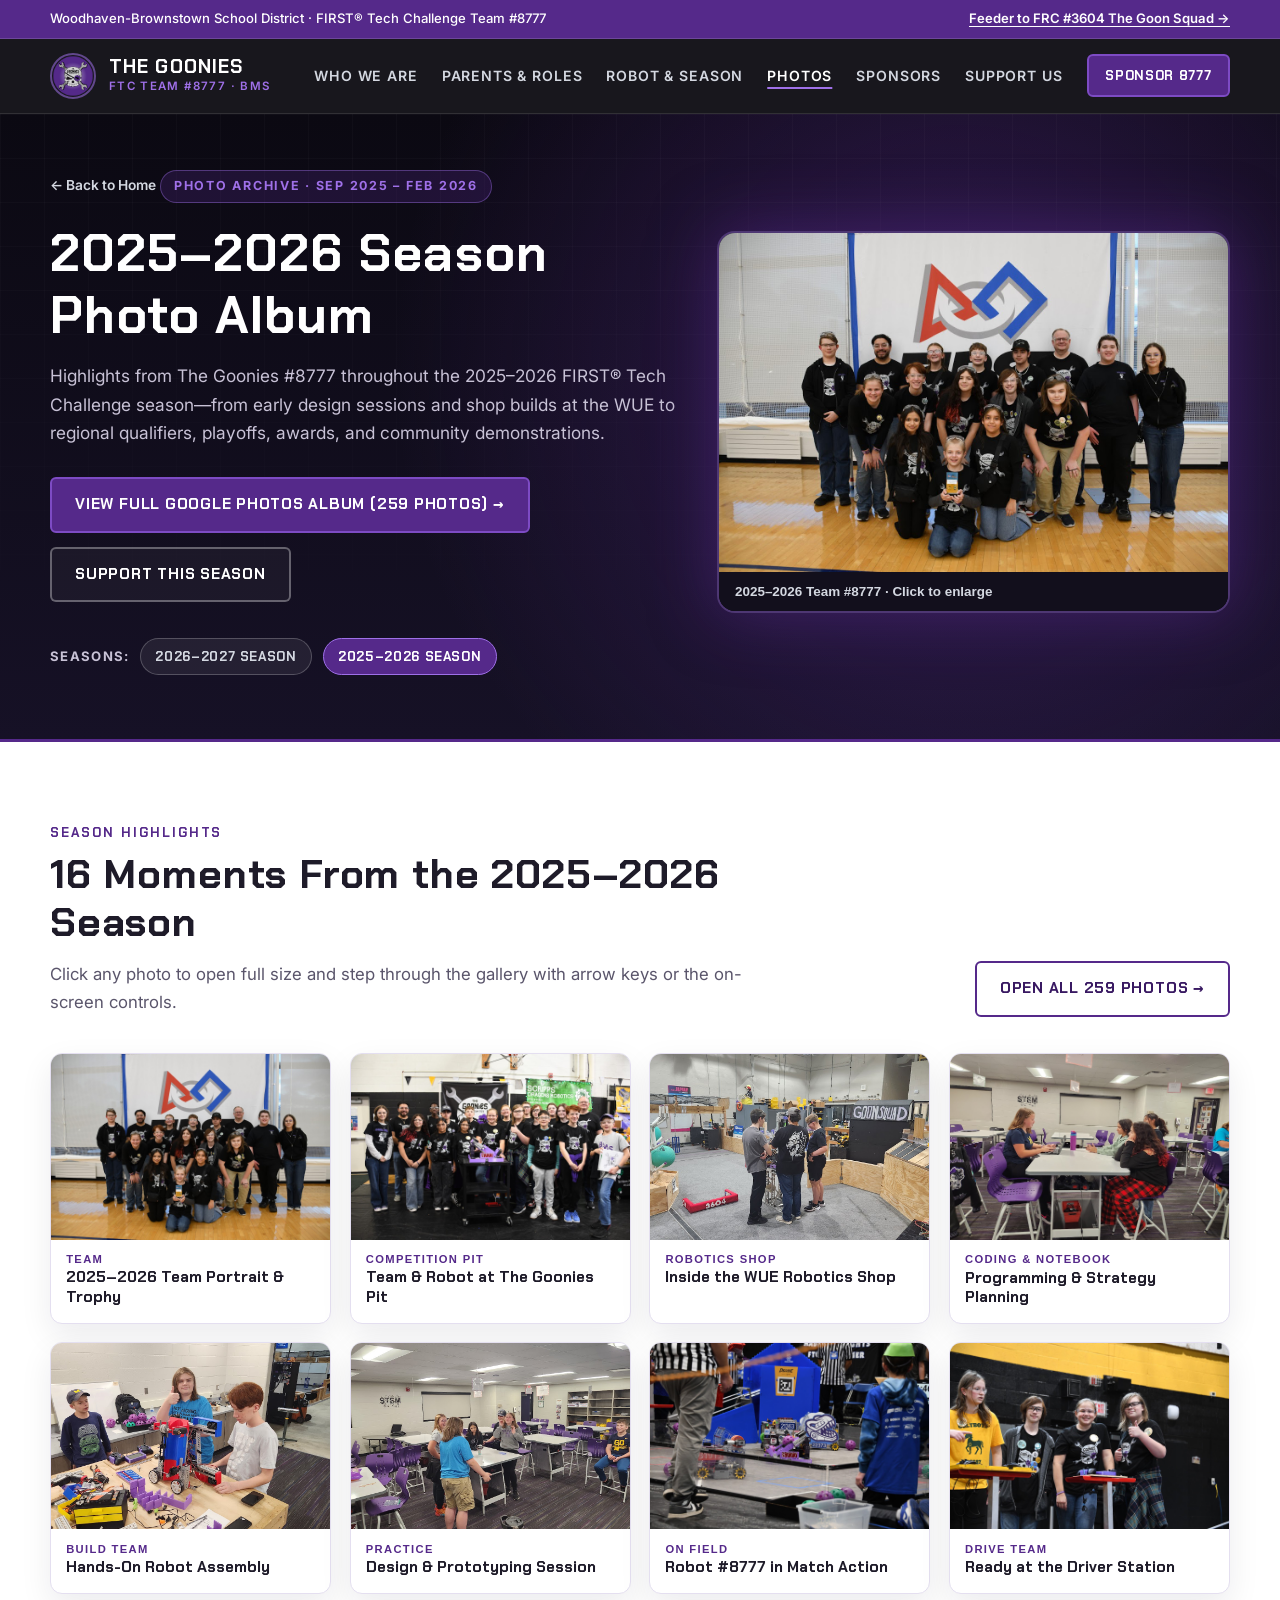
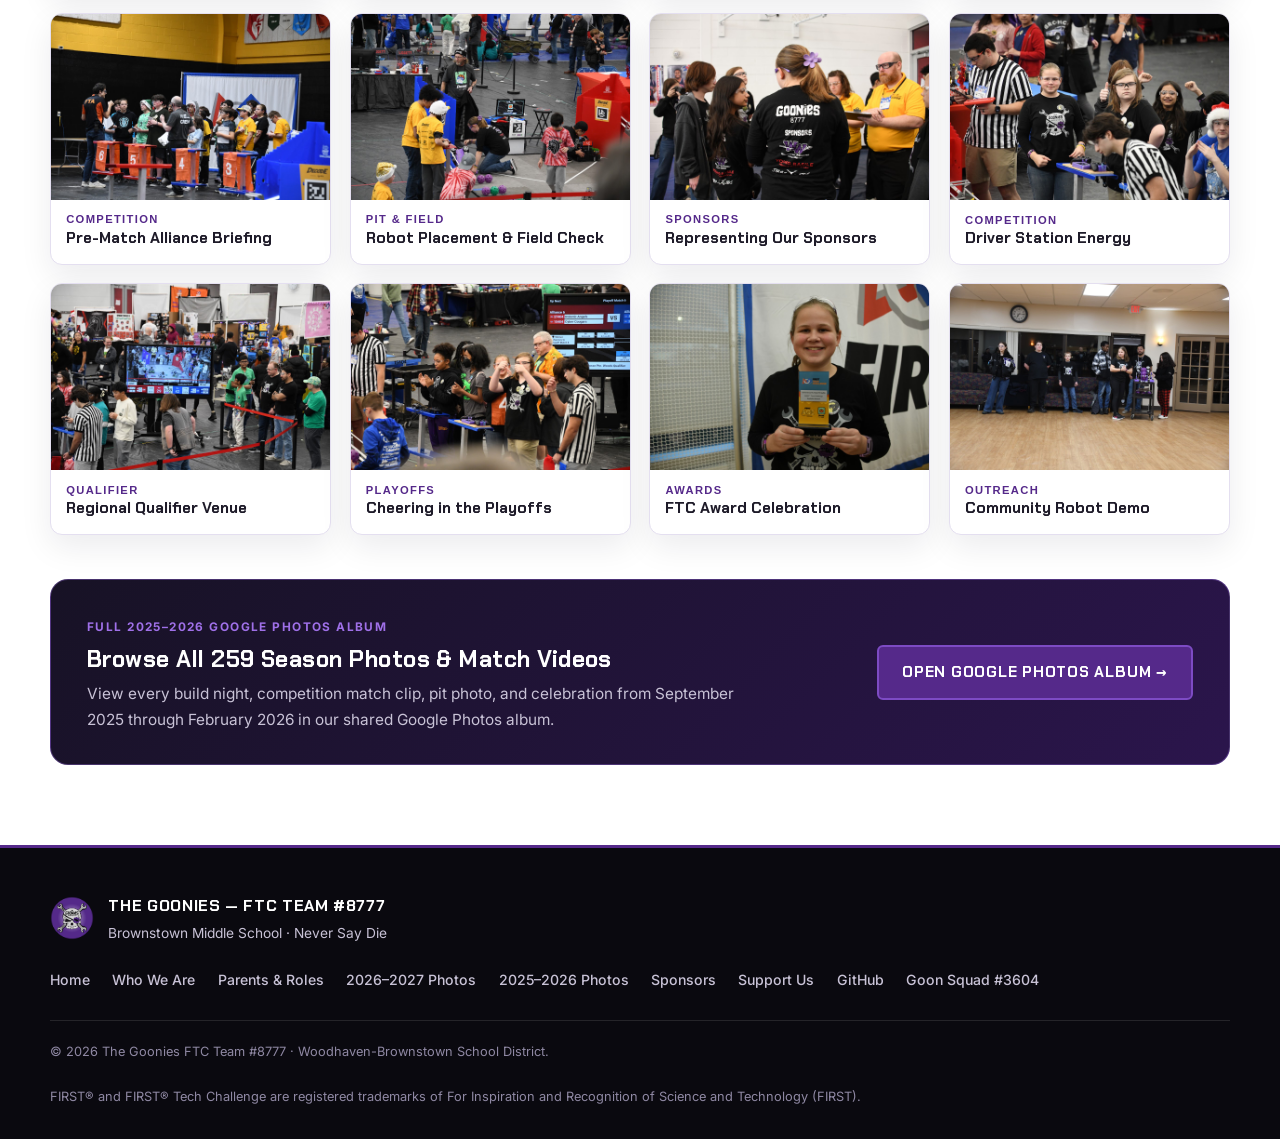
==== commit 08b04fd8: "Add 2026-2027 season photo album page and link both seasons" ====
--- a/photos-2025-2026.html
+++ b/photos-2025-2026.html
@@ -107,15 +107,15 @@
             </a>
           </div>
 
-          <!-- Season Switcher (Ready for 2026-2027) -->
+          <!-- Season Switcher -->
           <div class="season-switcher" aria-label="Season Photo Albums">
             <span class="season-switcher__label">Seasons:</span>
+            <a href="photos-2026-2027.html" class="season-pill">
+              2026–2027 Season
+            </a>
             <a href="photos-2025-2026.html" class="season-pill is-current" aria-current="page">
               2025–2026 Season
             </a>
-            <span class="season-pill is-upcoming" title="Current season Google Photos album coming soon">
-              2026–2027 Season · Coming Soon
-            </span>
           </div>
         </div>
 
@@ -496,7 +496,8 @@
         <a href="index.html">Home</a>
         <a href="index.html#about">Who We Are</a>
         <a href="index.html#team">Parents &amp; Roles</a>
-        <a href="photos-2025-2026.html">Photos</a>
+        <a href="photos-2026-2027.html">2026–2027 Photos</a>
+        <a href="photos-2025-2026.html">2025–2026 Photos</a>
         <a href="index.html#sponsors">Sponsors</a>
         <a href="index.html#fundraising">Support Us</a>
         <a href="https://github.com/goonies8777" target="_blank" rel="noopener noreferrer">GitHub</a>
--- a/styles.css
+++ b/styles.css
@@ -1496,6 +1496,16 @@
   padding: 0.4rem 0.9rem;
   border-radius: 999px;
   text-decoration: none;
+  background: rgba(255, 255, 255, 0.07);
+  color: var(--silver);
+  border: 1px solid rgba(255, 255, 255, 0.22);
+  transition: background-color 0.2s ease, border-color 0.2s ease, color 0.2s ease;
+}
+
+.season-pill:hover:not(.is-upcoming) {
+  background: rgba(125, 75, 196, 0.35);
+  border-color: var(--purple-glow);
+  color: var(--white);
 }
 
 .season-pill.is-current {
